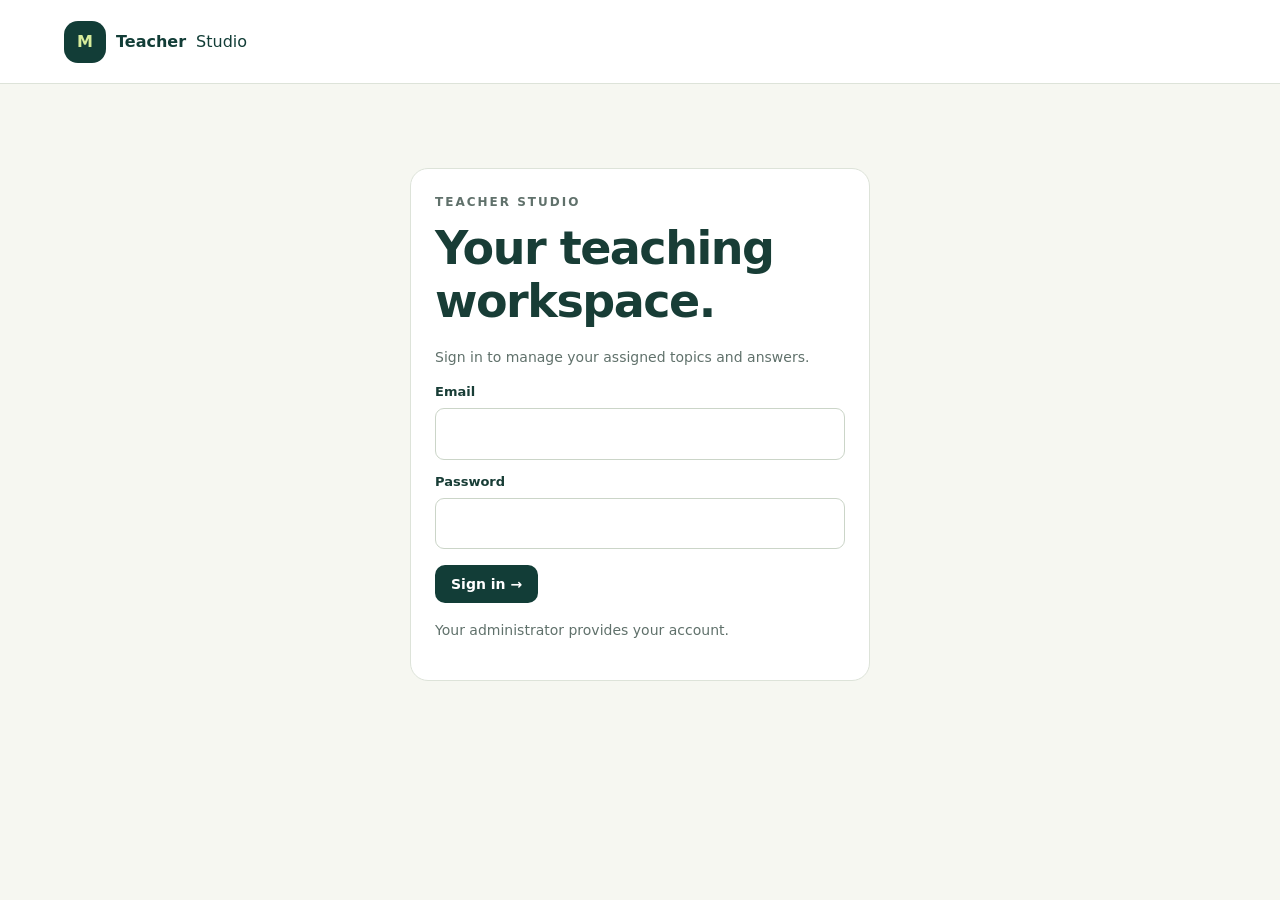
==== learning-hub/backend/static/cms.html @ 8b1f6ff4 "Add McPerry Learning Hub 0.2.0 release candidate" ====
<!doctype html><html lang="en"><head><meta charset="utf-8"><meta name="viewport" content="width=device-width,initial-scale=1"><title>McPerry Teacher Studio</title><link rel="stylesheet" href="style.css"><script defer src="app.js"></script></head><body data-mode="cms"><header><a href="/cms" class="brand"><b>M</b> Teacher <span>Studio</span></a><div id="identity"></div></header><main id="app"></main><div id="toast" role="status"></div><aside id="player" hidden><div class="player-bar"><strong>Lesson player</strong><button id="pip">PiP</button><button id="close-player">Close</button></div><div id="player-content"></div></aside></body></html>
---- learning-hub/backend/static/style.css ----
:root{--green:#123d37;--lime:#d8ed9c;--paper:#f6f7f1;--line:#dde3d9;--muted:#60716b}*{box-sizing:border-box}body{margin:0;background:var(--paper);color:#183d36;font:16px/1.6 system-ui,sans-serif}header{height:84px;padding:0 5%;display:flex;justify-content:space-between;align-items:center;background:white;border-bottom:1px solid var(--line)}a{color:var(--green)}.brand{display:flex;gap:10px;align-items:center;text-decoration:none;font-weight:750}.brand b{display:grid;place-items:center;background:var(--green);color:var(--lime);width:42px;height:42px;border-radius:14px}.brand span{font-weight:400}main{max-width:1400px;margin:auto;padding:34px 5%}h1{font-size:clamp(30px,4vw,46px);line-height:1.15;letter-spacing:-1.5px;margin:10px 0 18px}h2{line-height:1.25;font-size:25px}h3{margin:0 0 10px}.eyebrow{text-transform:uppercase;letter-spacing:2px;font-size:12px;font-weight:bold;color:var(--muted)}.hero{background:var(--green);color:white;border-radius:24px;padding:32px;margin-bottom:28px}.hero p{max-width:700px;color:#d6e4df}.hero .eyebrow{color:var(--lime)}button,.button{border:0;border-radius:10px;background:var(--green);color:white;padding:11px 16px;font:600 14px system-ui;cursor:pointer;text-decoration:none;display:inline-block}button:hover{filter:brightness(1.15)}button:disabled{opacity:.5;cursor:wait}.light{background:#e9efdf;color:var(--green)}.danger{background:#942f3c}.row{display:flex;gap:10px;align-items:center;flex-wrap:wrap}.split{display:grid;grid-template-columns:340px 1fr;gap:24px}.work{display:grid;grid-template-columns:1fr 1fr;gap:18px}.card{padding:24px;background:white;border:1px solid var(--line);border-radius:18px;margin-bottom:18px}.card p{white-space:pre-wrap}.muted{color:var(--muted);font-size:14px}.chip{display:inline-block;border-radius:20px;background:#edf2e5;color:var(--green);padding:4px 10px;font-size:12px}.question-item{width:100%;display:block;text-align:left;background:transparent;color:var(--green);padding:16px;border:1px solid var(--line);margin-top:10px}.question-item.selected{background:var(--green);color:white}.question-item small{display:block;opacity:.7}.login{max-width:460px;margin:50px auto}label{display:block;font-size:13px;font-weight:650;margin:12px 0 5px}input,select,textarea{width:100%;border:1px solid #cbd5c8;border-radius:9px;padding:12px;font:inherit;color:var(--green);background:white}textarea{min-height:130px;resize:vertical}.solution{white-space:pre-wrap;padding:16px;border-left:4px solid #a0bd6c;background:#f7faf1;margin-top:16px}.toolbar{margin-bottom:20px}.stack{display:grid;gap:14px}.note{background:#fff5d9;padding:14px;border-radius:10px;font-size:14px}details{border:1px solid var(--line);border-radius:12px;padding:16px;margin-bottom:14px;background:white}summary{cursor:pointer;font-weight:bold}.tab{background:#e6ecdf;color:var(--green)}.tab.active{background:var(--green);color:white}.lesson{padding:16px;border-bottom:1px solid var(--line)}#toast{position:fixed;bottom:26px;left:50%;transform:translateX(-50%);background:#123d37;color:white;padding:12px 20px;border-radius:12px;z-index:30;max-width:90%;display:none}#player{position:fixed;right:22px;bottom:22px;width:min(430px,94vw);background:#102620;color:white;border-radius:14px;overflow:hidden;z-index:20;box-shadow:0 15px 60px #0005}.player-bar{display:flex;padding:10px;gap:8px;align-items:center}.player-bar strong{flex:1}#player iframe,#player video{width:100%;aspect-ratio:16/9;border:0;display:block}.pip-mode header,.pip-mode main,.pip-mode .player-bar{display:none}.pip-mode #player{inset:0;width:100%;border-radius:0}.pip-mode #player-content{height:100vh}.pip-mode iframe,.pip-mode video{height:100%;width:100%}.badge{color:#9b590e}.scroll{max-height:680px;overflow:auto}pre{white-space:pre-wrap;word-break:break-word}.option{margin:9px 0;text-align:left;width:100%;background:#f0f4e9;color:var(--green)}.option.chosen{outline:2px solid var(--green)}table{width:100%;border-collapse:collapse;font-size:14px}td,th{padding:8px;text-align:left;border-bottom:1px solid var(--line)}@media(max-width:950px){.split,.work{grid-template-columns:1fr}header{padding:0 20px}.brand span{display:none}main{padding:22px 18px}.scroll{max-height:300px}.hero{padding:24px}.card{padding:20px}#identity{font-size:12px}}
.usage-panel{background:linear-gradient(135deg,#ffffff 0%,#f0f6e7 100%)}.usage-heading{justify-content:space-between;align-items:flex-start}.usage-heading h2{margin:4px 0 0}.stat-grid{display:grid;grid-template-columns:repeat(4,minmax(0,1fr));gap:10px;margin:18px 0 22px}.stat{padding:14px;border:1px solid var(--line);border-radius:12px;background:#fff}.stat strong{display:block;font-size:24px;line-height:1.15;color:var(--green)}.stat span{display:block;margin-top:4px;color:var(--muted);font-size:12px;line-height:1.3}@media(max-width:700px){.stat-grid{grid-template-columns:repeat(2,minmax(0,1fr))}.usage-heading .muted{width:100%}}
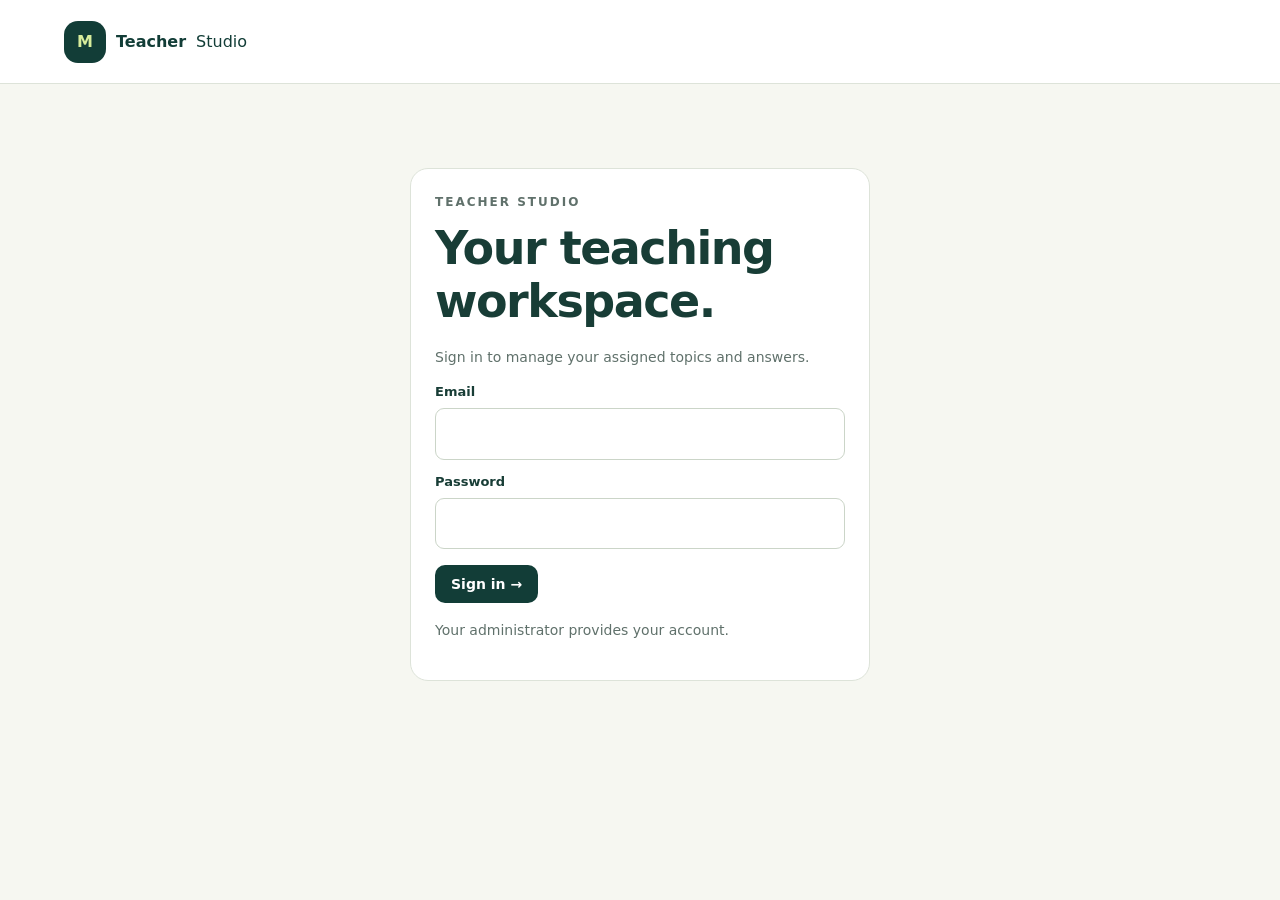
==== commit 95fd8f06: "Sync CMS asset cache versions" ====
--- a/learning-hub/backend/static/cms.html
+++ b/learning-hub/backend/static/cms.html
@@ -1,2 +1,2 @@
-<!doctype html><html lang="en"><head><meta charset="utf-8"><meta name="viewport" content="width=device-width,initial-scale=1"><title>McPerry Teacher Studio</title><link rel="stylesheet" href="style.css"><script defer src="app.js"></script></head><body data-mode="cms"><header><a href="/cms" class="brand"><b>M</b> Teacher <span>Studio</span></a><div id="identity"></div></header><main id="app"></main><div id="toast" role="status"></div><aside id="player" hidden><div class="player-bar"><strong>Lesson player</strong><button id="pip">PiP</button><button id="close-player">Close</button></div><div id="player-content"></div></aside></body></html>
+<!doctype html><html lang="en"><head><meta charset="utf-8"><meta name="viewport" content="width=device-width,initial-scale=1"><title>McPerry Teacher Studio</title><link rel="stylesheet" href="style.css?v=2"><script defer src="app.js?v=2"></script></head><body data-mode="cms"><header><a href="/cms" class="brand"><b>M</b> Teacher <span>Studio</span></a><div id="identity"></div></header><main id="app"></main><div id="toast" role="status"></div><aside id="player" hidden><div class="player-bar"><strong>Lesson player</strong><button id="pip">PiP</button><button id="close-player">Close</button></div><div id="player-content"></div></aside></body></html>
 
